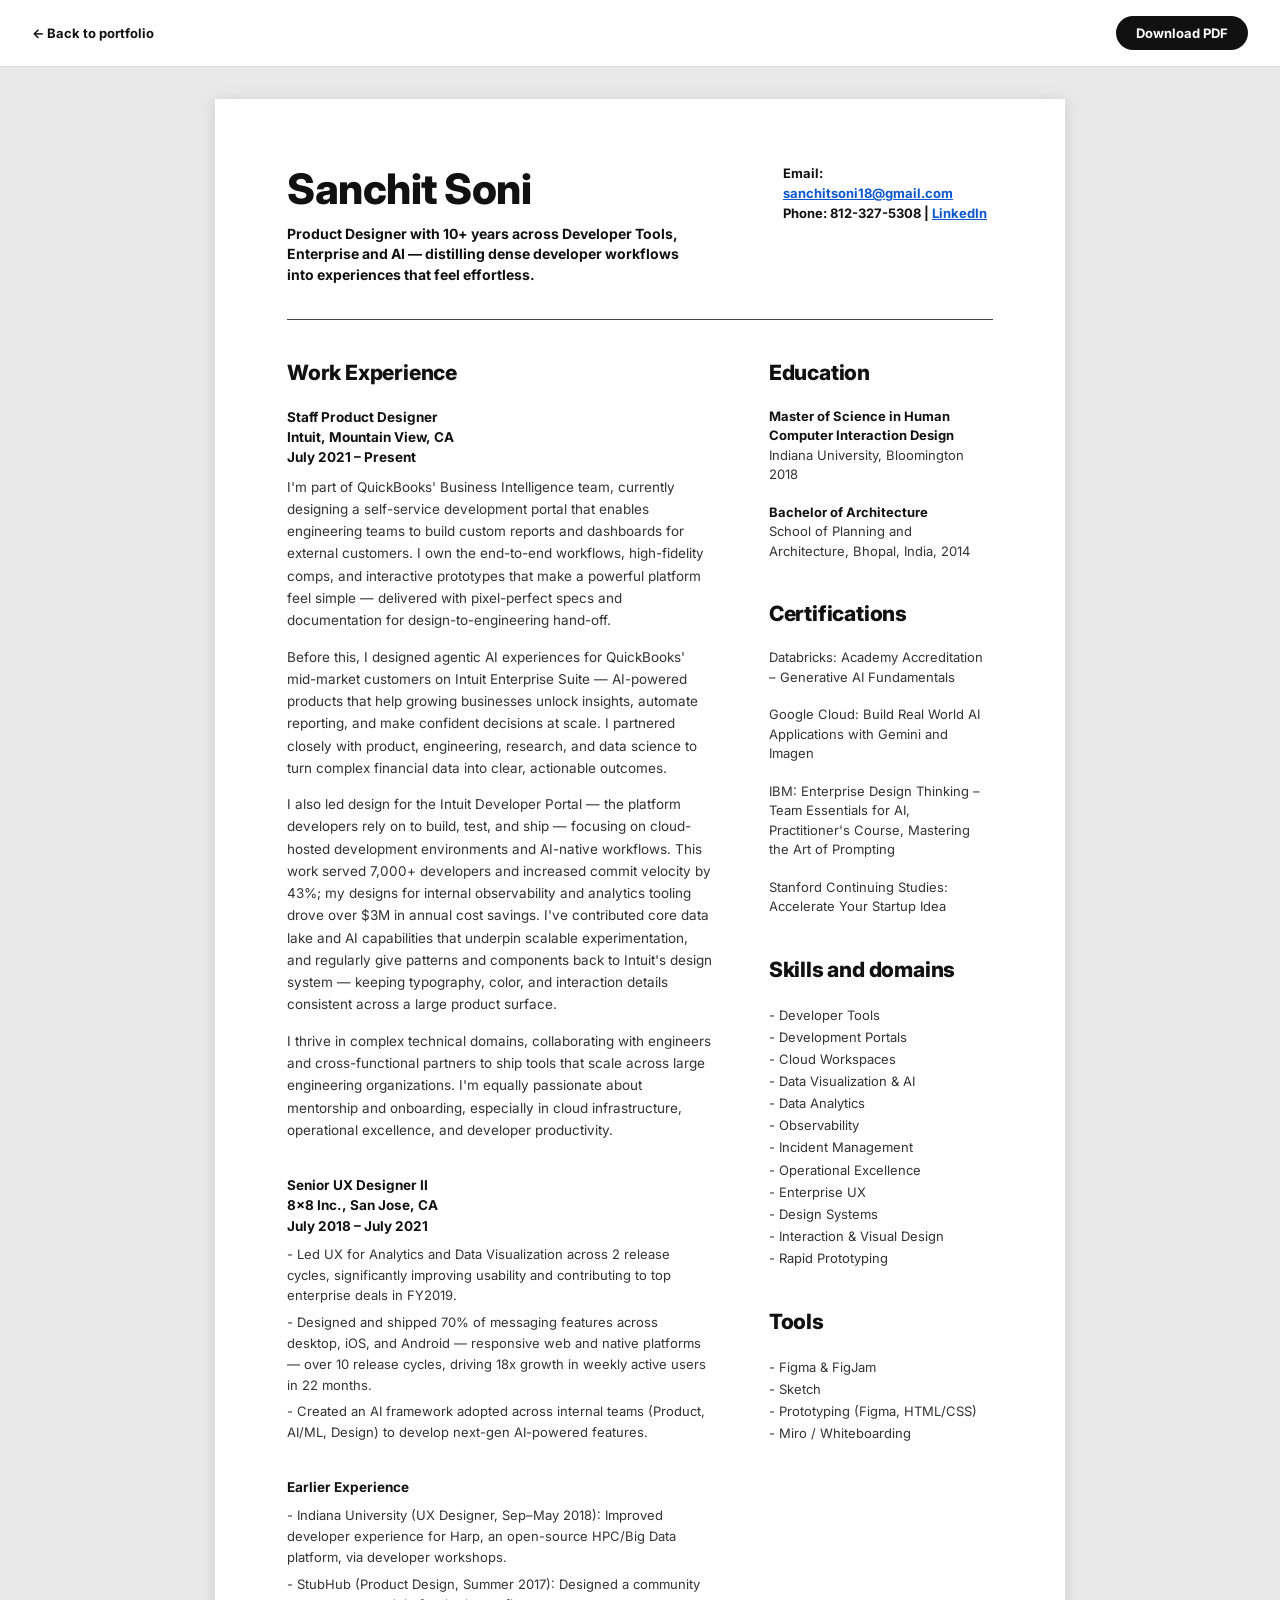
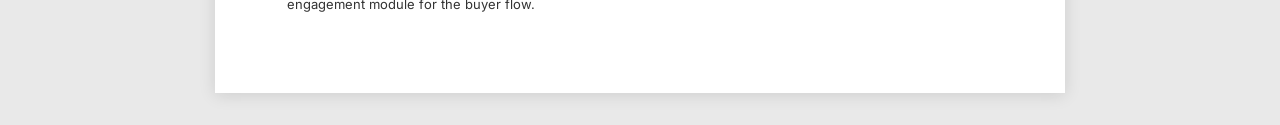
==== resume.html @ dc266639 "Add resume page, case-study side panel, BI Hub case study, and insights pattern GIFs - Add a resume " ====
<!DOCTYPE html>
<html lang="en">
<head>
<meta charset="UTF-8">
<title>Resume — Sanchit Soni</title>
<meta name="viewport" content="width=device-width, initial-scale=1">
<meta name="description" content="Sanchit Soni — Staff Product Designer. Resume.">
<link rel="preconnect" href="https://fonts.googleapis.com">
<link href="https://fonts.googleapis.com/css2?family=Inter:wght@400;600;700;800&display=swap" rel="stylesheet">
<style>
  :root{
    --ink:#111;
    --muted:#333;
    --link:#0b57d0;
    --rule:#444;
  }
  *{box-sizing:border-box;margin:0;padding:0;}
  body{
    font-family:'Inter','Helvetica Neue',Arial,sans-serif;
    background:#e9e9e9;
    color:var(--ink);
    -webkit-font-smoothing:antialiased;
  }
  a{color:var(--link);text-decoration:underline;}

  /* Toolbar */
  .resume-toolbar{
    position:sticky;
    top:0;
    z-index:10;
    display:flex;
    justify-content:space-between;
    align-items:center;
    gap:16px;
    padding:16px 32px;
    background:#fff;
    border-bottom:1px solid #ddd;
  }
  .resume-back{
    font-size:13px;
    font-weight:700;
    color:var(--ink);
    text-decoration:none;
    display:inline-flex;
    align-items:center;
    gap:6px;
  }
  .resume-back:hover{color:var(--link);}
  .resume-download{
    font-family:inherit;
    font-size:13px;
    font-weight:700;
    color:#fff;
    background:var(--ink);
    border:none;
    border-radius:100px;
    padding:9px 20px;
    cursor:pointer;
    transition:background 0.2s ease;
  }
  .resume-download:hover{background:#000;}

  .page{
    max-width:850px;
    margin:32px auto;
    background:#fff;
    padding:64px 72px 72px;
    box-shadow:0 2px 16px rgba(0,0,0,.12);
  }

  /* Header */
  .header{
    display:flex;
    justify-content:space-between;
    align-items:flex-start;
    gap:32px;
  }
  h1{
    font-size:42px;
    font-weight:800;
    letter-spacing:-.5px;
  }
  .tagline{
    font-size:14px;
    font-weight:700;
    margin-top:10px;
    max-width:420px;
    line-height:1.45;
  }
  .contact{
    font-size:13px;
    font-weight:700;
    line-height:1.55;
    text-align:left;
    min-width:210px;
  }
  hr.head-rule{
    border:none;
    border-top:1.5px solid var(--rule);
    margin:34px 0 40px;
  }

  /* Columns */
  .columns{
    display:grid;
    grid-template-columns:1.9fr 1fr;
    gap:56px;
  }
  h2{
    font-size:21px;
    font-weight:800;
    letter-spacing:-.2px;
    margin-bottom:22px;
  }
  .job + .job{margin-top:34px;}
  .job-head{
    font-size:13.5px;
    font-weight:700;
    line-height:1.5;
    margin-bottom:8px;
  }
  .job p{
    font-size:13.5px;
    line-height:1.65;
    color:var(--muted);
    margin-bottom:14px;
  }
  .job ul{
    list-style:none;
    font-size:13px;
    line-height:1.6;
    color:var(--muted);
  }
  .job ul li{margin-bottom:6px;}
  .job ul li::before{content:"- ";}

  /* Sidebar */
  .side section{margin-bottom:40px;}
  .side .item{margin-bottom:18px;font-size:13px;line-height:1.5;color:var(--muted);}
  .side .item b{color:var(--ink);}
  .side ul{list-style:none;font-size:13px;line-height:1.7;color:var(--muted);}
  .side ul li::before{content:"- ";}

  @media print{
    body{background:#fff;}
    .resume-toolbar{display:none;}
    .page{box-shadow:none;margin:0;padding:40px 48px;max-width:none;}
  }
  @media (max-width:700px){
    .resume-toolbar{padding:14px 20px;}
    .page{padding:32px 24px;}
    .header{flex-direction:column;}
    .columns{grid-template-columns:1fr;gap:40px;}
  }
</style>
</head>
<body>

<div class="resume-toolbar">
  <a href="index.html" class="resume-back">&larr; Back to portfolio</a>
  <button class="resume-download" onclick="window.print()">Download PDF</button>
</div>

<div class="page">

  <div class="header">
    <div>
      <h1>Sanchit Soni</h1>
      <p class="tagline">Product Designer with 10+ years across Developer Tools, Enterprise and AI — distilling dense developer workflows into experiences that feel effortless.</p>
    </div>
    <div class="contact">
      Email:<br>
      <a href="mailto:sanchitsoni18@gmail.com">sanchitsoni18@gmail.com</a><br>
      Phone: 812-327-5308 |
      <a href="https://www.linkedin.com/" target="_blank" rel="noopener">LinkedIn</a>
    </div>
  </div>

  <hr class="head-rule">

  <div class="columns">

    <main>
      <h2>Work Experience</h2>

      <div class="job">
        <div class="job-head">
          Staff Product Designer<br>
          Intuit, Mountain View, CA<br>
          July 2021 – Present
        </div>
        <p>I'm part of QuickBooks' Business Intelligence team, currently designing a self-service development portal that enables engineering teams to build custom reports and dashboards for external customers. I own the end-to-end workflows, high-fidelity comps, and interactive prototypes that make a powerful platform feel simple — delivered with pixel-perfect specs and documentation for design-to-engineering hand-off.</p>
        <p>Before this, I designed agentic AI experiences for QuickBooks' mid-market customers on Intuit Enterprise Suite — AI-powered products that help growing businesses unlock insights, automate reporting, and make confident decisions at scale. I partnered closely with product, engineering, research, and data science to turn complex financial data into clear, actionable outcomes.</p>
        <p>I also led design for the Intuit Developer Portal — the platform developers rely on to build, test, and ship — focusing on cloud-hosted development environments and AI-native workflows. This work served 7,000+ developers and increased commit velocity by 43%; my designs for internal observability and analytics tooling drove over $3M in annual cost savings. I've contributed core data lake and AI capabilities that underpin scalable experimentation, and regularly give patterns and components back to Intuit's design system — keeping typography, color, and interaction details consistent across a large product surface.</p>
        <p>I thrive in complex technical domains, collaborating with engineers and cross-functional partners to ship tools that scale across large engineering organizations. I'm equally passionate about mentorship and onboarding, especially in cloud infrastructure, operational excellence, and developer productivity.</p>
      </div>

      <div class="job">
        <div class="job-head">
          Senior UX Designer II<br>
          8×8 Inc., San Jose, CA<br>
          July 2018 – July 2021
        </div>
        <ul>
          <li>Led UX for Analytics and Data Visualization across 2 release cycles, significantly improving usability and contributing to top enterprise deals in FY2019.</li>
          <li>Designed and shipped 70% of messaging features across desktop, iOS, and Android — responsive web and native platforms — over 10 release cycles, driving 18x growth in weekly active users in 22 months.</li>
          <li>Created an AI framework adopted across internal teams (Product, AI/ML, Design) to develop next-gen AI-powered features.</li>
        </ul>
      </div>

      <div class="job">
        <div class="job-head">
          Earlier Experience
        </div>
        <ul>
          <li>Indiana University (UX Designer, Sep–May 2018): Improved developer experience for Harp, an open-source HPC/Big Data platform, via developer workshops.</li>
          <li>StubHub (Product Design, Summer 2017): Designed a community engagement module for the buyer flow.</li>
        </ul>
      </div>
    </main>

    <aside class="side">
      <section>
        <h2>Education</h2>
        <div class="item"><b>Master of Science in Human Computer Interaction Design</b><br>Indiana University, Bloomington 2018</div>
        <div class="item"><b>Bachelor of Architecture</b><br>School of Planning and Architecture, Bhopal, India, 2014</div>
      </section>

      <section>
        <h2>Certifications</h2>
        <div class="item">Databricks: Academy Accreditation – Generative AI Fundamentals</div>
        <div class="item">Google Cloud: Build Real World AI Applications with Gemini and Imagen</div>
        <div class="item">IBM: Enterprise Design Thinking – Team Essentials for AI, Practitioner's Course, Mastering the Art of Prompting</div>
        <div class="item">Stanford Continuing Studies: Accelerate Your Startup Idea</div>
      </section>

      <section>
        <h2>Skills and domains</h2>
        <ul>
          <li>Developer Tools</li>
          <li>Development Portals</li>
          <li>Cloud Workspaces</li>
          <li>Data Visualization &amp; AI</li>
          <li>Data Analytics</li>
          <li>Observability</li>
          <li>Incident Management</li>
          <li>Operational Excellence</li>
          <li>Enterprise UX</li>
          <li>Design Systems</li>
          <li>Interaction &amp; Visual Design</li>
          <li>Rapid Prototyping</li>
        </ul>
      </section>

      <section>
        <h2>Tools</h2>
        <ul>
          <li>Figma &amp; FigJam</li>
          <li>Sketch</li>
          <li>Prototyping (Figma, HTML/CSS)</li>
          <li>Miro / Whiteboarding</li>
        </ul>
      </section>
    </aside>

  </div>
</div>
</body>
</html>
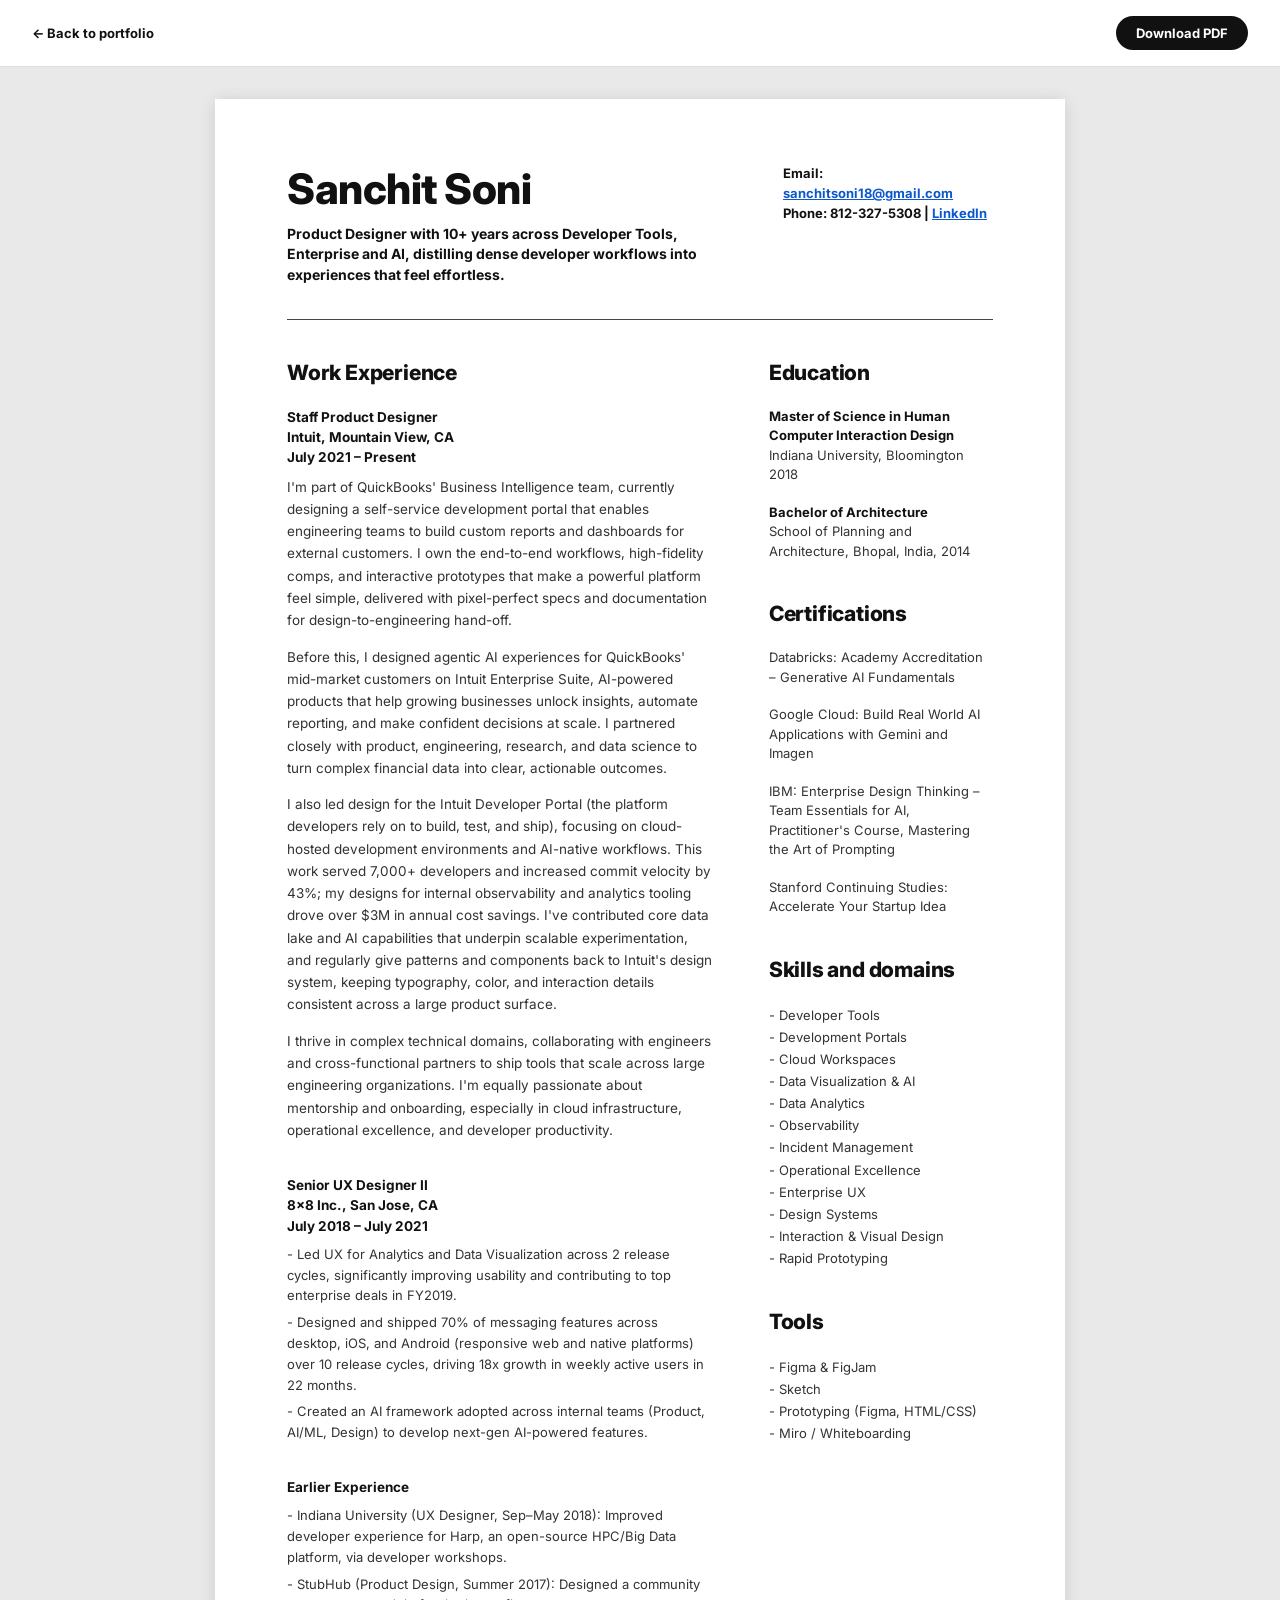
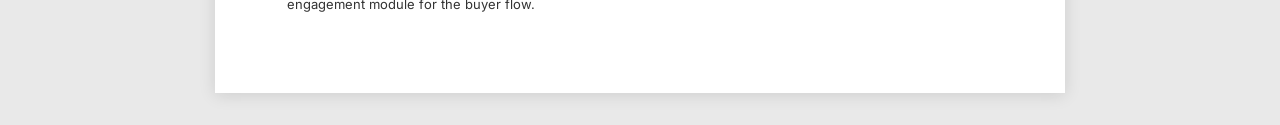
==== commit 118ad391: "Swap sticker sheets to SVG, default to Workbook theme, clean up resume copy The Clarity and Insights" ====
--- a/resume.html
+++ b/resume.html
@@ -2,9 +2,9 @@
 <html lang="en">
 <head>
 <meta charset="UTF-8">
-<title>Resume — Sanchit Soni</title>
+<title>Sanchit Soni Resume</title>
 <meta name="viewport" content="width=device-width, initial-scale=1">
-<meta name="description" content="Sanchit Soni — Staff Product Designer. Resume.">
+<meta name="description" content="Sanchit Soni, Staff Product Designer. Resume.">
 <link rel="preconnect" href="https://fonts.googleapis.com">
 <link href="https://fonts.googleapis.com/css2?family=Inter:wght@400;600;700;800&display=swap" rel="stylesheet">
 <style>
@@ -166,7 +166,7 @@
   <div class="header">
     <div>
       <h1>Sanchit Soni</h1>
-      <p class="tagline">Product Designer with 10+ years across Developer Tools, Enterprise and AI — distilling dense developer workflows into experiences that feel effortless.</p>
+      <p class="tagline">Product Designer with 10+ years across Developer Tools, Enterprise and AI, distilling dense developer workflows into experiences that feel effortless.</p>
     </div>
     <div class="contact">
       Email:<br>
@@ -189,9 +189,9 @@
           Intuit, Mountain View, CA<br>
           July 2021 – Present
         </div>
-        <p>I'm part of QuickBooks' Business Intelligence team, currently designing a self-service development portal that enables engineering teams to build custom reports and dashboards for external customers. I own the end-to-end workflows, high-fidelity comps, and interactive prototypes that make a powerful platform feel simple — delivered with pixel-perfect specs and documentation for design-to-engineering hand-off.</p>
-        <p>Before this, I designed agentic AI experiences for QuickBooks' mid-market customers on Intuit Enterprise Suite — AI-powered products that help growing businesses unlock insights, automate reporting, and make confident decisions at scale. I partnered closely with product, engineering, research, and data science to turn complex financial data into clear, actionable outcomes.</p>
-        <p>I also led design for the Intuit Developer Portal — the platform developers rely on to build, test, and ship — focusing on cloud-hosted development environments and AI-native workflows. This work served 7,000+ developers and increased commit velocity by 43%; my designs for internal observability and analytics tooling drove over $3M in annual cost savings. I've contributed core data lake and AI capabilities that underpin scalable experimentation, and regularly give patterns and components back to Intuit's design system — keeping typography, color, and interaction details consistent across a large product surface.</p>
+        <p>I'm part of QuickBooks' Business Intelligence team, currently designing a self-service development portal that enables engineering teams to build custom reports and dashboards for external customers. I own the end-to-end workflows, high-fidelity comps, and interactive prototypes that make a powerful platform feel simple, delivered with pixel-perfect specs and documentation for design-to-engineering hand-off.</p>
+        <p>Before this, I designed agentic AI experiences for QuickBooks' mid-market customers on Intuit Enterprise Suite, AI-powered products that help growing businesses unlock insights, automate reporting, and make confident decisions at scale. I partnered closely with product, engineering, research, and data science to turn complex financial data into clear, actionable outcomes.</p>
+        <p>I also led design for the Intuit Developer Portal (the platform developers rely on to build, test, and ship), focusing on cloud-hosted development environments and AI-native workflows. This work served 7,000+ developers and increased commit velocity by 43%; my designs for internal observability and analytics tooling drove over $3M in annual cost savings. I've contributed core data lake and AI capabilities that underpin scalable experimentation, and regularly give patterns and components back to Intuit's design system, keeping typography, color, and interaction details consistent across a large product surface.</p>
         <p>I thrive in complex technical domains, collaborating with engineers and cross-functional partners to ship tools that scale across large engineering organizations. I'm equally passionate about mentorship and onboarding, especially in cloud infrastructure, operational excellence, and developer productivity.</p>
       </div>
 
@@ -203,7 +203,7 @@
         </div>
         <ul>
           <li>Led UX for Analytics and Data Visualization across 2 release cycles, significantly improving usability and contributing to top enterprise deals in FY2019.</li>
-          <li>Designed and shipped 70% of messaging features across desktop, iOS, and Android — responsive web and native platforms — over 10 release cycles, driving 18x growth in weekly active users in 22 months.</li>
+          <li>Designed and shipped 70% of messaging features across desktop, iOS, and Android (responsive web and native platforms) over 10 release cycles, driving 18x growth in weekly active users in 22 months.</li>
           <li>Created an AI framework adopted across internal teams (Product, AI/ML, Design) to develop next-gen AI-powered features.</li>
         </ul>
       </div>
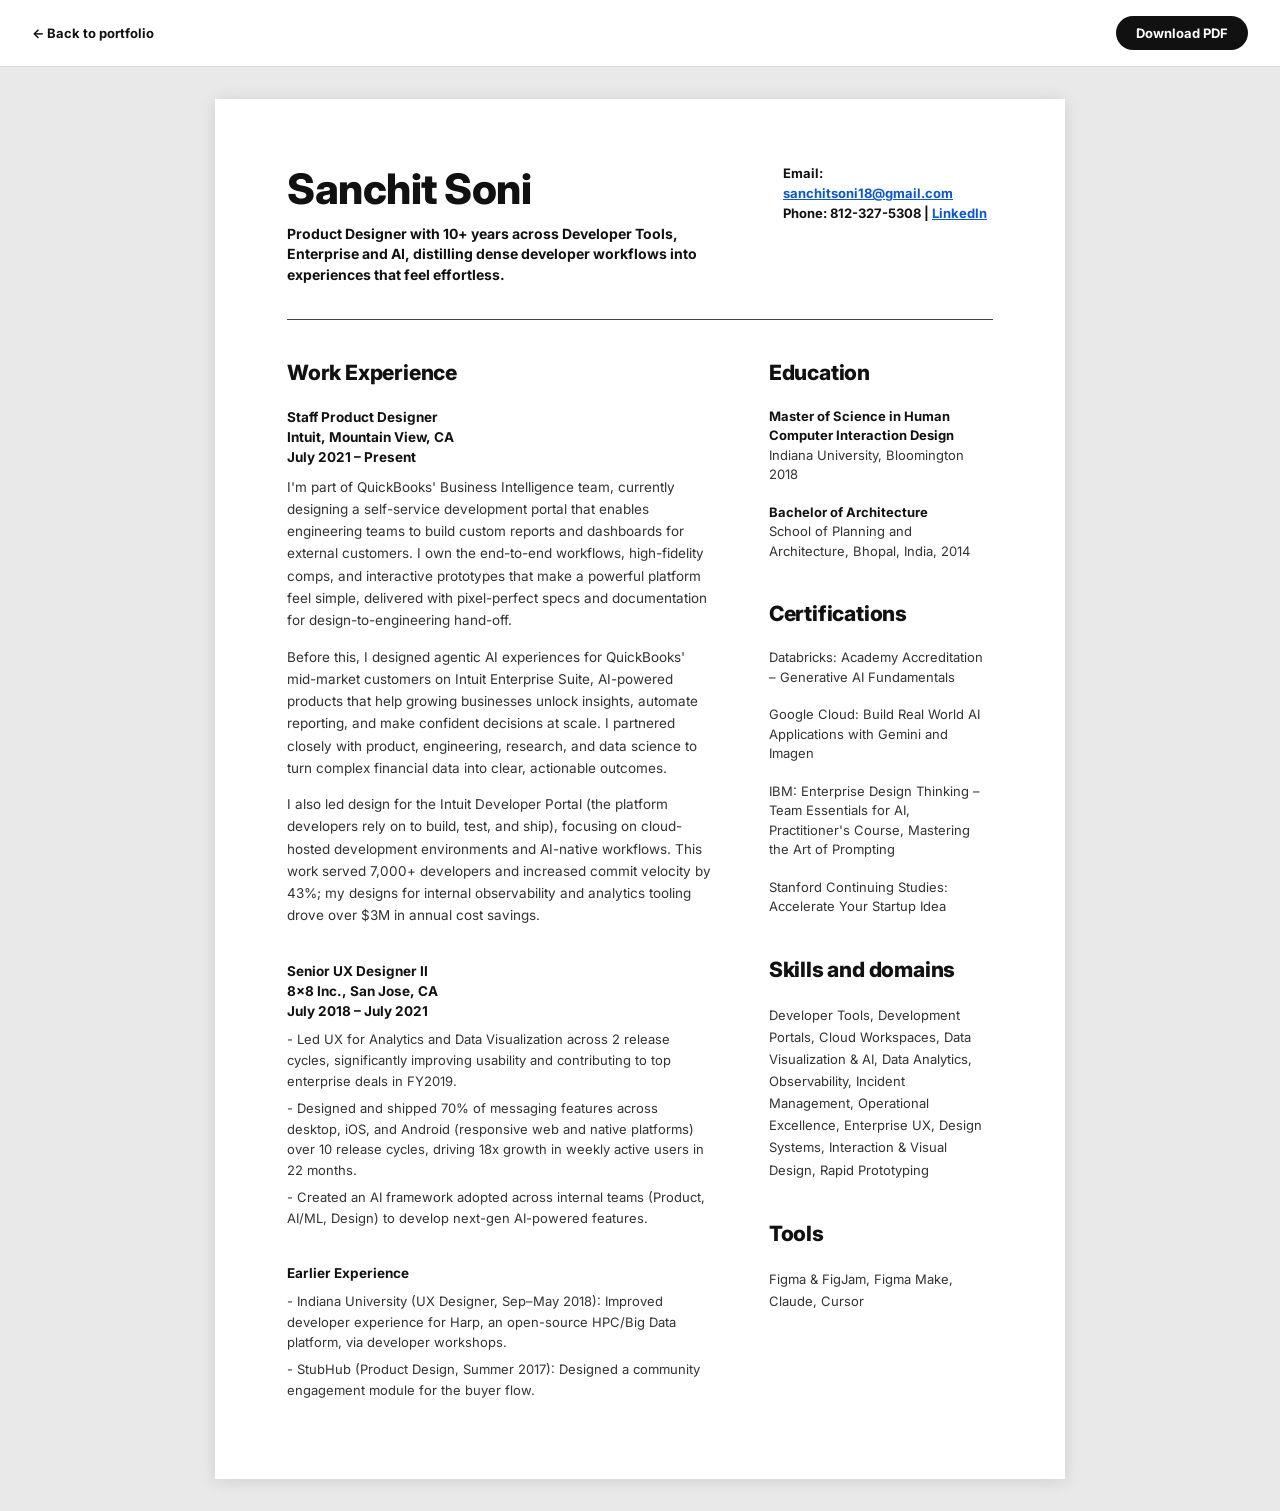
==== commit 6f838aa0: "Trim resume copy and switch Skills/Tools to inline comma lists Drops the data-lake/design-system and" ====
--- a/resume.html
+++ b/resume.html
@@ -140,6 +140,7 @@
   .side .item b{color:var(--ink);}
   .side ul{list-style:none;font-size:13px;line-height:1.7;color:var(--muted);}
   .side ul li::before{content:"- ";}
+  .skills-inline{font-size:13px;line-height:1.7;color:var(--muted);}
 
   @media print{
     body{background:#fff;}
@@ -191,8 +192,7 @@
         </div>
         <p>I'm part of QuickBooks' Business Intelligence team, currently designing a self-service development portal that enables engineering teams to build custom reports and dashboards for external customers. I own the end-to-end workflows, high-fidelity comps, and interactive prototypes that make a powerful platform feel simple, delivered with pixel-perfect specs and documentation for design-to-engineering hand-off.</p>
         <p>Before this, I designed agentic AI experiences for QuickBooks' mid-market customers on Intuit Enterprise Suite, AI-powered products that help growing businesses unlock insights, automate reporting, and make confident decisions at scale. I partnered closely with product, engineering, research, and data science to turn complex financial data into clear, actionable outcomes.</p>
-        <p>I also led design for the Intuit Developer Portal (the platform developers rely on to build, test, and ship), focusing on cloud-hosted development environments and AI-native workflows. This work served 7,000+ developers and increased commit velocity by 43%; my designs for internal observability and analytics tooling drove over $3M in annual cost savings. I've contributed core data lake and AI capabilities that underpin scalable experimentation, and regularly give patterns and components back to Intuit's design system, keeping typography, color, and interaction details consistent across a large product surface.</p>
-        <p>I thrive in complex technical domains, collaborating with engineers and cross-functional partners to ship tools that scale across large engineering organizations. I'm equally passionate about mentorship and onboarding, especially in cloud infrastructure, operational excellence, and developer productivity.</p>
+        <p>I also led design for the Intuit Developer Portal (the platform developers rely on to build, test, and ship), focusing on cloud-hosted development environments and AI-native workflows. This work served 7,000+ developers and increased commit velocity by 43%; my designs for internal observability and analytics tooling drove over $3M in annual cost savings.</p>
       </div>
 
       <div class="job">
@@ -236,30 +236,12 @@
 
       <section>
         <h2>Skills and domains</h2>
-        <ul>
-          <li>Developer Tools</li>
-          <li>Development Portals</li>
-          <li>Cloud Workspaces</li>
-          <li>Data Visualization &amp; AI</li>
-          <li>Data Analytics</li>
-          <li>Observability</li>
-          <li>Incident Management</li>
-          <li>Operational Excellence</li>
-          <li>Enterprise UX</li>
-          <li>Design Systems</li>
-          <li>Interaction &amp; Visual Design</li>
-          <li>Rapid Prototyping</li>
-        </ul>
+        <p class="skills-inline">Developer Tools, Development Portals, Cloud Workspaces, Data Visualization &amp; AI, Data Analytics, Observability, Incident Management, Operational Excellence, Enterprise UX, Design Systems, Interaction &amp; Visual Design, Rapid Prototyping</p>
       </section>
 
       <section>
         <h2>Tools</h2>
-        <ul>
-          <li>Figma &amp; FigJam</li>
-          <li>Sketch</li>
-          <li>Prototyping (Figma, HTML/CSS)</li>
-          <li>Miro / Whiteboarding</li>
-        </ul>
+        <p class="skills-inline">Figma &amp; FigJam, Figma Make, Claude, Cursor</p>
       </section>
     </aside>
 
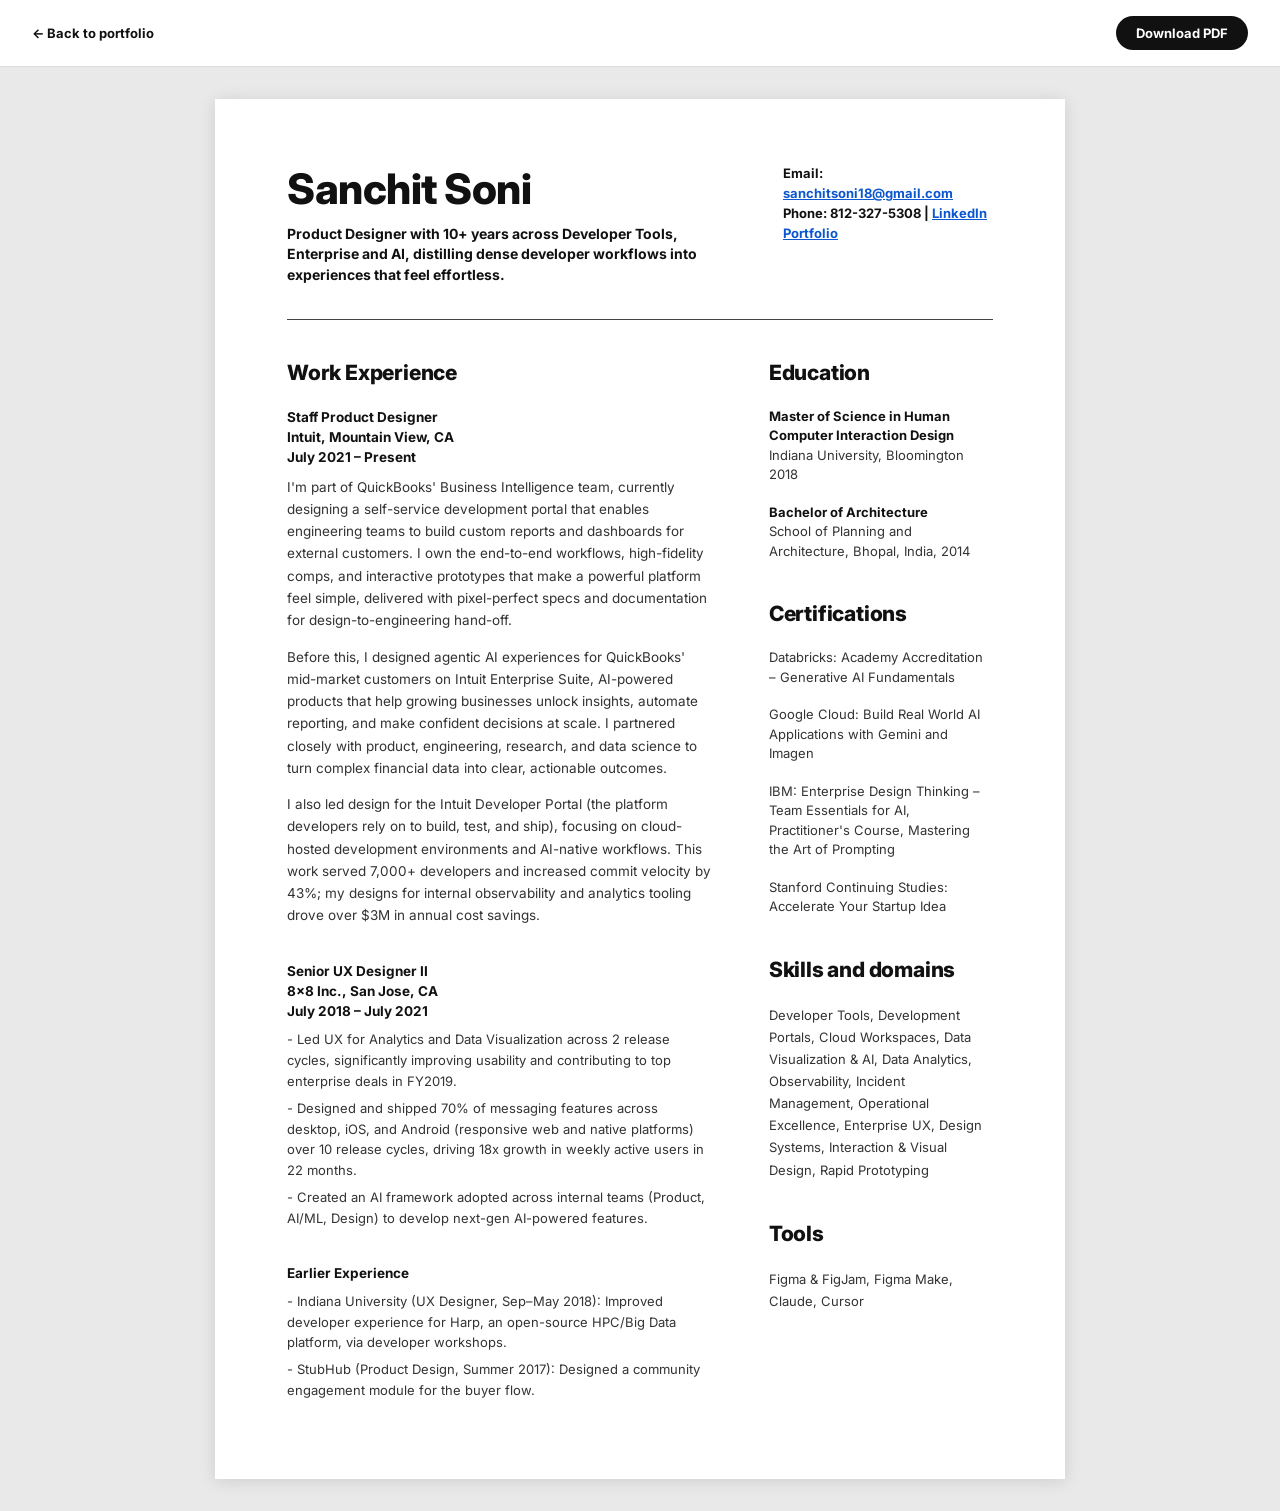
==== commit 0bcc6447: "Add portfolio link to resume header Co-Authored-By: Claude Sonnet 5 <noreply@anthropic.com>" ====
--- a/resume.html
+++ b/resume.html
@@ -173,7 +173,8 @@
       Email:<br>
       <a href="mailto:sanchitsoni18@gmail.com">sanchitsoni18@gmail.com</a><br>
       Phone: 812-327-5308 |
-      <a href="https://www.linkedin.com/" target="_blank" rel="noopener">LinkedIn</a>
+      <a href="https://www.linkedin.com/" target="_blank" rel="noopener">LinkedIn</a><br>
+      <a href="https://sanchitsoni-ux.github.io/portfolio/" target="_blank" rel="noopener">Portfolio</a>
     </div>
   </div>
 
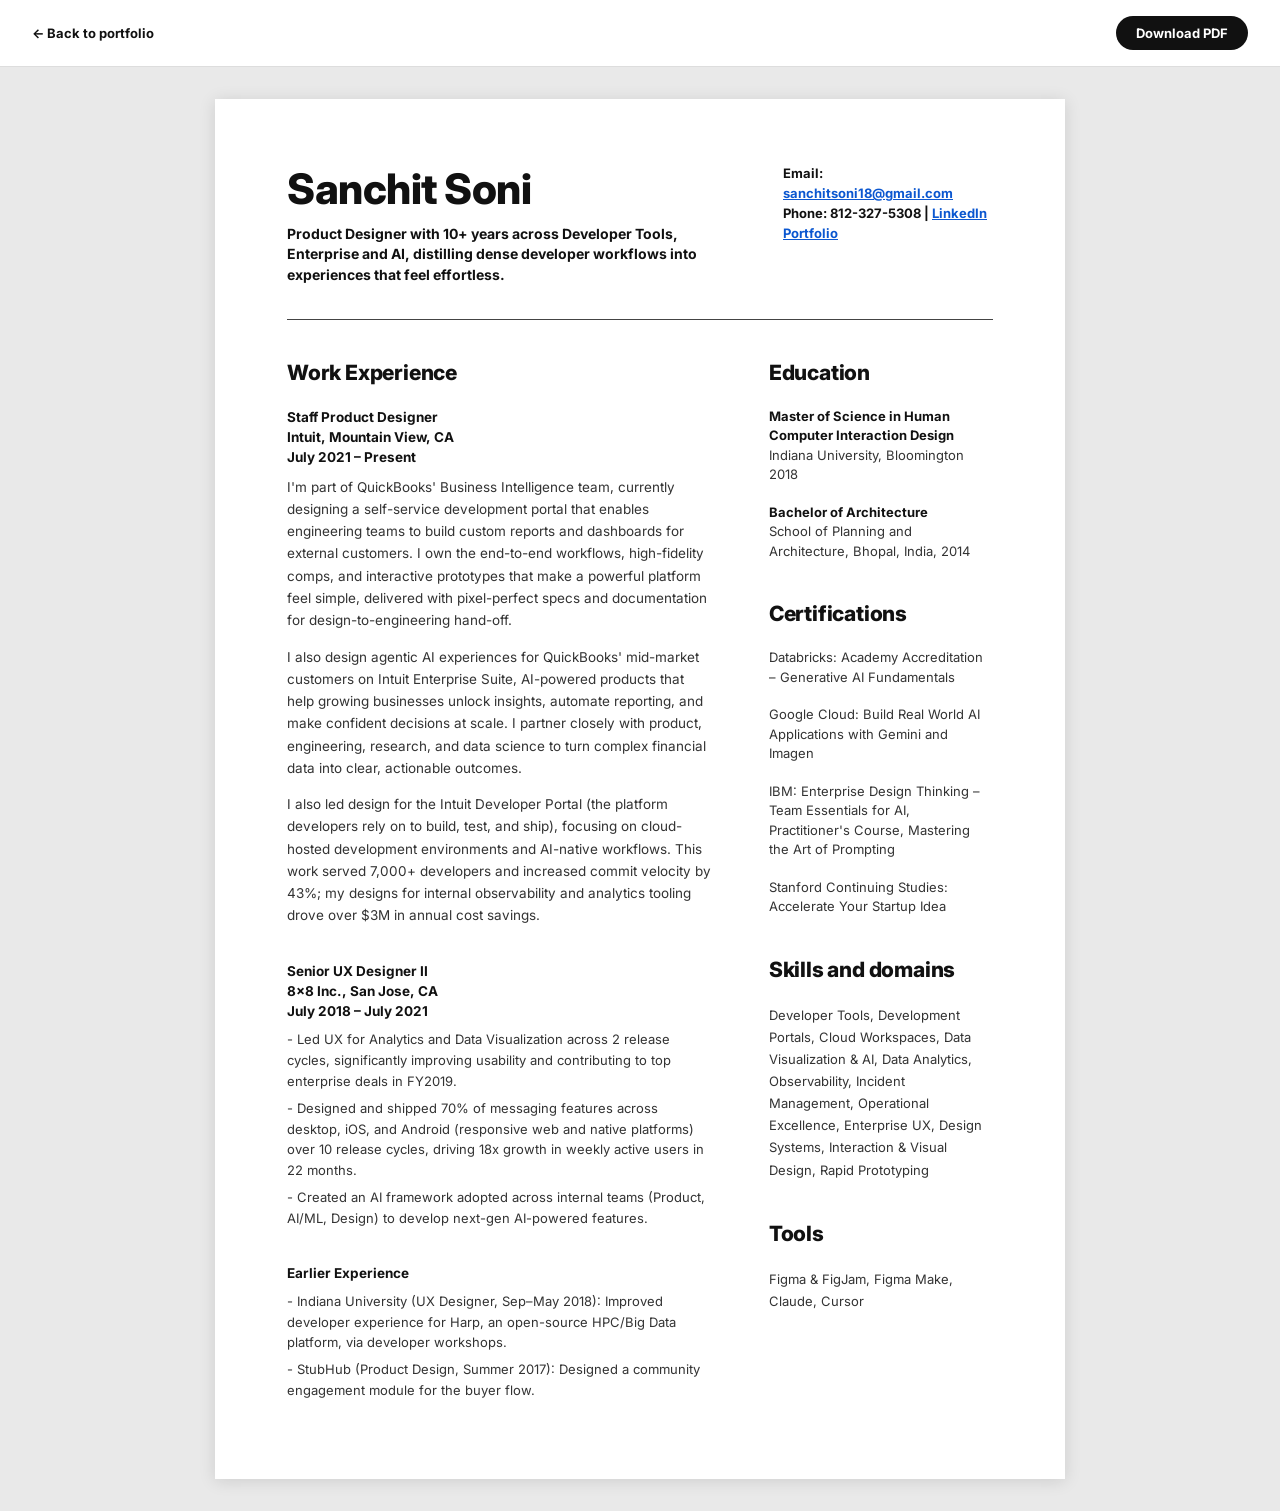
==== commit 072859c2: "Add BI Hub and Insights screenshots, tighten tile copy, resume/nav updates BI Hub Prototyping gets a" ====
--- a/resume.html
+++ b/resume.html
@@ -192,7 +192,7 @@
           July 2021 – Present
         </div>
         <p>I'm part of QuickBooks' Business Intelligence team, currently designing a self-service development portal that enables engineering teams to build custom reports and dashboards for external customers. I own the end-to-end workflows, high-fidelity comps, and interactive prototypes that make a powerful platform feel simple, delivered with pixel-perfect specs and documentation for design-to-engineering hand-off.</p>
-        <p>Before this, I designed agentic AI experiences for QuickBooks' mid-market customers on Intuit Enterprise Suite, AI-powered products that help growing businesses unlock insights, automate reporting, and make confident decisions at scale. I partnered closely with product, engineering, research, and data science to turn complex financial data into clear, actionable outcomes.</p>
+        <p>I also design agentic AI experiences for QuickBooks' mid-market customers on Intuit Enterprise Suite, AI-powered products that help growing businesses unlock insights, automate reporting, and make confident decisions at scale. I partner closely with product, engineering, research, and data science to turn complex financial data into clear, actionable outcomes.</p>
         <p>I also led design for the Intuit Developer Portal (the platform developers rely on to build, test, and ship), focusing on cloud-hosted development environments and AI-native workflows. This work served 7,000+ developers and increased commit velocity by 43%; my designs for internal observability and analytics tooling drove over $3M in annual cost savings.</p>
       </div>
 
